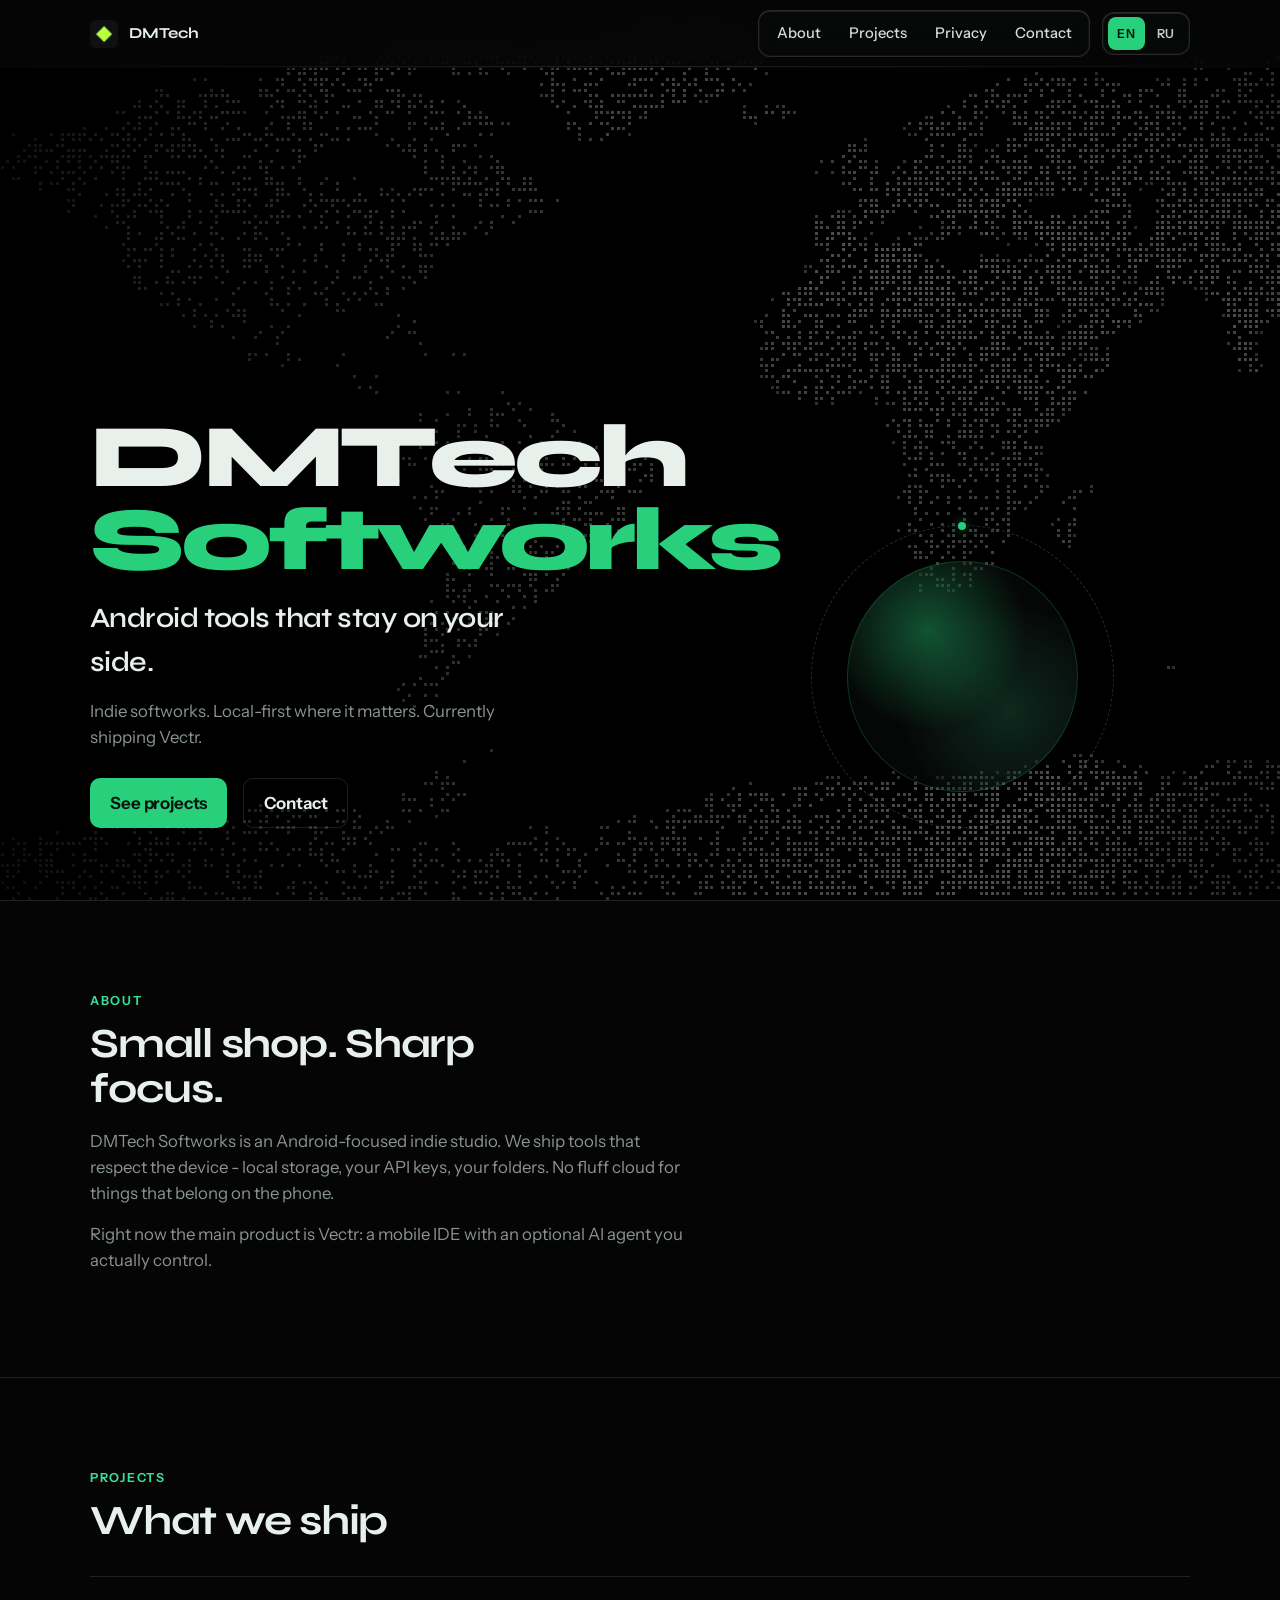
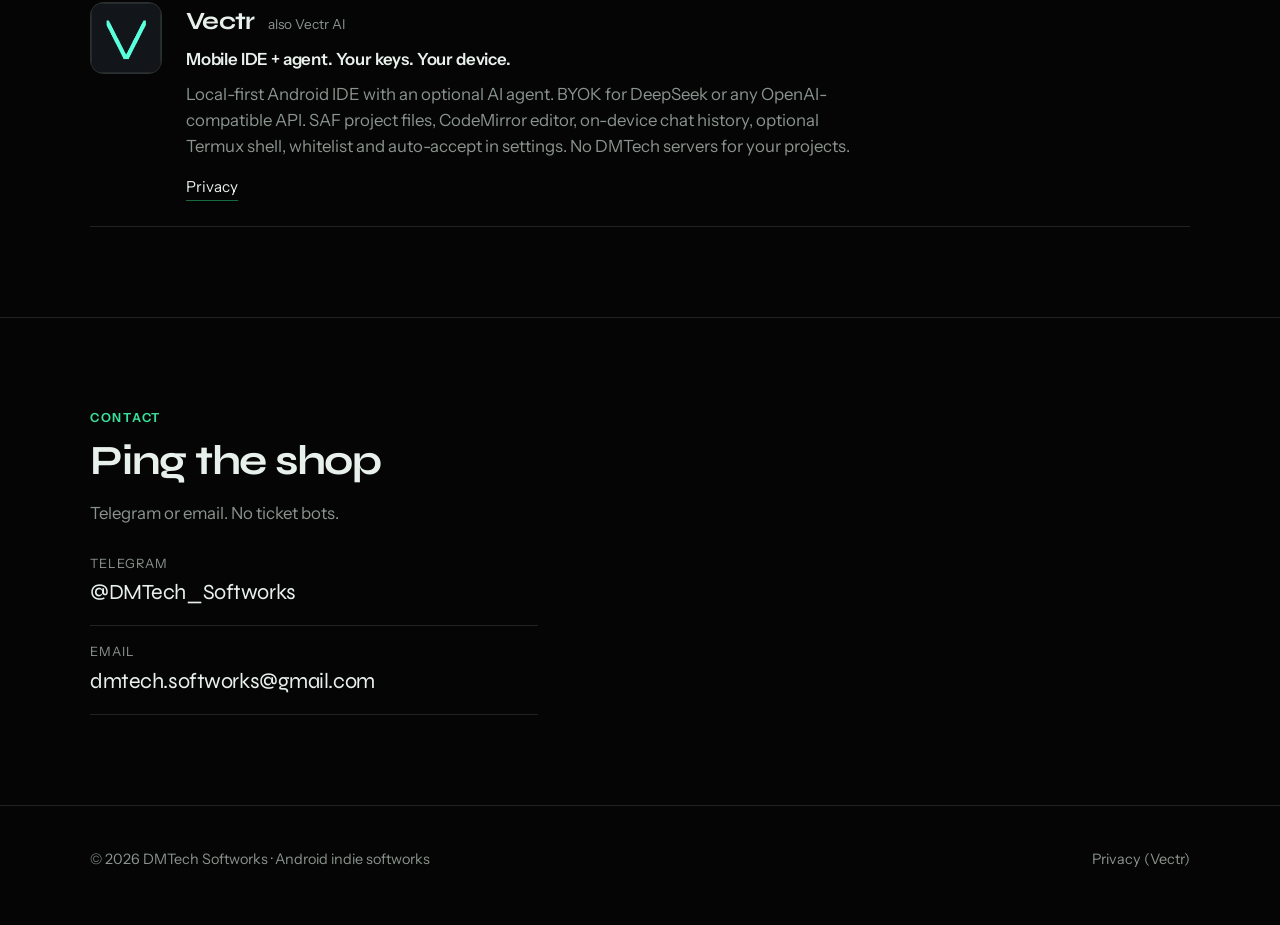
==== index.html @ 84d0624d "Add files via upload" ====
<!DOCTYPE html>
<html lang="en">
<head>
  <meta charset="utf-8" />
  <meta name="viewport" content="width=device-width, initial-scale=1" />
  <title>DMTech Softworks</title>
  <meta name="description" content="DMTech Softworks - Android indie softworks. Local-first tools. Currently shipping Vectr." />
  <meta name="theme-color" content="#0b0b0b" />
  <link rel="icon" href="logo/logo.png" type="image/png" />
  <link rel="preconnect" href="https://fonts.googleapis.com" />
  <link rel="preconnect" href="https://fonts.gstatic.com" crossorigin />
  <link href="https://fonts.googleapis.com/css2?family=Instrument+Sans:wght@400;500;600;700&family=Syne:wght@600;700;800&display=swap" rel="stylesheet" />
  <link rel="stylesheet" href="css/styles.css" />
</head>
<body>
  <canvas id="bg-canvas" class="bg-canvas" aria-hidden="true"></canvas>

  <div class="page">
    <header class="site-header">
      <div class="nav-inner">
        <a class="brand-mark" href="index.html">
          <img src="logo/logo.png" alt="" width="28" height="28" />
          <span>DMTech</span>
        </a>

        <button class="nav-toggle" type="button" data-nav-toggle aria-expanded="false" data-i18n-aria="nav.open">
          <span></span><span></span><span></span>
        </button>

        <div class="nav-panel" data-nav-panel>
          <ul class="nav-links">
            <li><a href="#about" data-i18n="nav.about">About</a></li>
            <li><a href="#projects" data-i18n="nav.projects">Projects</a></li>
            <li><a href="privacy/" data-i18n="nav.privacy">Privacy</a></li>
            <li><a href="#contact" data-i18n="nav.contact">Contact</a></li>
          </ul>
          <div class="lang-switch" role="group" data-i18n-aria="lang.label" aria-label="Language">
            <button type="button" data-lang-btn="en">EN</button>
            <button type="button" data-lang-btn="ru">RU</button>
          </div>
        </div>
      </div>
    </header>

    <main>
      <section class="hero">
        <div class="wrap hero-grid">
          <div>
            <h1 class="hero-brand">DMTech <span>Softworks</span></h1>
            <p class="hero-headline" data-i18n="hero.headline">Android tools that stay on your side.</p>
            <p class="hero-sub" data-i18n="hero.sub">Indie softworks. Local-first where it matters. Currently shipping Vectr.</p>
            <div class="cta-row">
              <a class="btn btn-primary" href="#projects" data-i18n="hero.ctaProjects">See projects</a>
              <a class="btn btn-ghost" href="#contact" data-i18n="hero.ctaContact">Contact</a>
            </div>
          </div>
          <div class="hero-visual" aria-hidden="true">
            <div class="hero-ring"></div>
            <div class="hero-orb"></div>
          </div>
        </div>
      </section>

      <section class="section" id="about">
        <div class="wrap reveal">
          <p class="eyebrow" data-i18n="about.eyebrow">About</p>
          <h2 data-i18n="about.title">Small shop. Sharp focus.</h2>
          <p class="lead" data-i18n="about.body">DMTech Softworks is an Android-focused indie studio. We ship tools that respect the device - local storage, your API keys, your folders. No fluff cloud for things that belong on the phone.</p>
          <p class="lead" data-i18n="about.body2">Right now the main product is Vectr: a mobile IDE with an optional AI agent you actually control.</p>
        </div>
      </section>

      <section class="section" id="projects">
        <div class="wrap reveal">
          <p class="eyebrow" data-i18n="projects.eyebrow">Projects</p>
          <h2 data-i18n="projects.title">What we ship</h2>
          <div class="project-list" data-projects></div>
        </div>
      </section>

      <section class="section" id="contact">
        <div class="wrap reveal">
          <p class="eyebrow" data-i18n="contact.eyebrow">Contact</p>
          <h2 data-i18n="contact.title">Ping the shop</h2>
          <p class="lead" data-i18n="contact.body">Telegram or email. No ticket bots.</p>
          <ul class="contact-list">
            <li>
              <a href="https://t.me/DMTech_Softworks" rel="noopener noreferrer" target="_blank">
                <span class="label" data-i18n="contact.telegram">Telegram</span>
                <span class="value">@DMTech_Softworks</span>
              </a>
            </li>
            <li>
              <a href="mailto:dmtech.softworks@gmail.com">
                <span class="label" data-i18n="contact.email">Email</span>
                <span class="value">dmtech.softworks@gmail.com</span>
              </a>
            </li>
          </ul>
        </div>
      </section>
    </main>

    <footer class="site-footer">
      <div class="wrap footer-inner">
        <p>© <span id="y"></span> DMTech Softworks · <span data-i18n="footer.tag">Android indie softworks</span></p>
        <div class="footer-links">
          <a href="privacy/" data-i18n="footer.privacy">Privacy (Vectr)</a>
        </div>
      </div>
    </footer>
  </div>

  <script>
    document.getElementById("y").textContent = new Date().getFullYear();
  </script>
  <script src="js/i18n.js"></script>
  <script src="js/bg.js?v=10"></script>
  <script src="js/main.js"></script>
</body>
</html>
---- css/styles.css ----
:root {
  --bg: #050505;
  --bg-elev: #121413;
  --ink: #e8f0ec;
  --muted: #8a948e;
  --line: rgba(232, 240, 236, 0.12);
  --accent: #28d07c;
  --accent-2: #39e09b;
  --accent-ink: #06140e;
  --accent-rgb: 40, 208, 124;
  --danger-soft: #ff6b6b;
  --font-display: "Syne", "Arial Narrow", sans-serif;
  --font-body: "Instrument Sans", "Segoe UI", sans-serif;
  --max: 1100px;
  --pad: clamp(1.25rem, 4vw, 2.5rem);
  --nav-h: 4.25rem;
}

*,
*::before,
*::after {
  box-sizing: border-box;
}

html {
  scroll-behavior: smooth;
}

body {
  margin: 0;
  min-height: 100vh;
  color: var(--ink);
  background: var(--bg);
  font-family: var(--font-body);
  font-size: 1.05rem;
  line-height: 1.55;
  -webkit-font-smoothing: antialiased;
  text-rendering: optimizeLegibility;
}

body.nav-open {
  overflow: hidden;
}

img {
  max-width: 100%;
  display: block;
}

a {
  color: var(--accent);
  text-decoration-thickness: 1px;
  text-underline-offset: 0.18em;
}

a:hover {
  color: var(--accent-2);
}

:focus-visible {
  outline: 2px solid var(--accent);
  outline-offset: 3px;
}

.lang-switch button:focus-visible,
.nav-toggle:focus-visible,
.btn:focus-visible {
  outline-offset: 2px;
}

.bg-canvas {
  position: fixed;
  inset: 0;
  width: 100%;
  height: 100%;
  z-index: 0;
  pointer-events: none;
}

.page {
  position: relative;
  z-index: 2;
}

.wrap {
  width: min(100% - var(--pad) * 2, var(--max));
  margin-inline: auto;
}

/* NAV */
.site-header {
  position: sticky;
  top: 0;
  z-index: 20;
  height: var(--nav-h);
  display: flex;
  align-items: center;
  backdrop-filter: blur(12px);
  background: rgba(7, 8, 9, 0.72);
  border-bottom: 1px solid transparent;
  transition: border-color 0.3s ease, background 0.3s ease;
}

.site-header::after {
  content: "";
  position: absolute;
  inset: auto 0 0;
  height: 1px;
  background: linear-gradient(90deg, transparent, var(--line), transparent);
}

.nav-inner {
  display: flex;
  align-items: center;
  justify-content: space-between;
  gap: 1rem;
  width: min(100% - var(--pad) * 2, var(--max));
  margin-inline: auto;
}

.brand-mark {
  display: inline-flex;
  align-items: center;
  gap: 0.7rem;
  color: var(--ink);
  text-decoration: none;
  font-family: var(--font-display);
  font-weight: 700;
  letter-spacing: -0.02em;
  font-size: 0.95rem;
}

.brand-mark img {
  width: 28px;
  height: 28px;
  border-radius: 6px;
}

.brand-mark:hover {
  color: var(--accent);
}

.nav-panel {
  display: flex;
  align-items: center;
  gap: 0.75rem;
}

/* Liquid glass pills: links + lang */
.nav-links,
.lang-switch {
  isolation: isolate;
  background: rgba(8, 10, 9, 0.82);
  border: 1px solid rgba(238, 242, 236, 0.14);
  box-shadow:
    inset 0 1px 0 rgba(255, 255, 255, 0.07),
    inset 0 0 0 1px rgba(var(--accent-rgb), 0.05);
  -webkit-backdrop-filter: blur(16px) saturate(1.25);
  backdrop-filter: blur(16px) saturate(1.25);
}

@supports not ((backdrop-filter: blur(1px)) or (-webkit-backdrop-filter: blur(1px))) {
  .nav-links,
  .lang-switch,
  .nav-panel {
    background: rgba(7, 8, 9, 0.96);
  }
}

.nav-links {
  display: flex;
  align-items: center;
  gap: 0.35rem;
  list-style: none;
  margin: 0;
  padding: 0.28rem 0.4rem;
  border-radius: 12px;
}

.nav-links a {
  display: block;
  color: #d4dbd0;
  text-decoration: none;
  font-size: 0.92rem;
  font-weight: 500;
  padding: 0.4rem 0.7rem;
  border-radius: 8px;
  transition: color 0.2s ease, background 0.2s ease;
}

.nav-links a:hover {
  color: var(--ink);
  background: rgba(var(--accent-rgb), 0.1);
}

.lang-switch {
  display: inline-flex;
  align-items: center;
  gap: 0.15rem;
  border-radius: 12px;
  padding: 0.28rem;
}

.lang-switch button {
  appearance: none;
  border: 0;
  background: transparent;
  color: #c5cdc2;
  font: inherit;
  font-size: 0.78rem;
  font-weight: 600;
  letter-spacing: 0.04em;
  padding: 0.4rem 0.6rem;
  border-radius: 8px;
  cursor: pointer;
  transition: background 0.2s ease, color 0.2s ease;
}

.lang-switch button.is-active {
  background: var(--accent);
  color: var(--accent-ink);
}

.nav-toggle {
  display: none;
  width: 42px;
  height: 42px;
  border: 1px solid var(--line);
  border-radius: 8px;
  background: rgba(14, 17, 16, 0.8);
  color: var(--ink);
  cursor: pointer;
}

.nav-toggle span {
  display: block;
  width: 18px;
  height: 1.5px;
  margin: 4px auto;
  background: currentColor;
}

/* HERO */
.hero {
  min-height: calc(100svh - var(--nav-h));
  display: grid;
  align-items: end;
  padding: clamp(2rem, 6vh, 4rem) 0 clamp(3rem, 8vh, 5rem);
}

.hero-grid {
  display: grid;
  gap: 2rem;
  align-items: end;
}

.hero-brand {
  margin: 0 0 1rem;
  font-family: var(--font-display);
  font-weight: 800;
  font-size: clamp(2.8rem, 9vw, 5.6rem);
  line-height: 0.92;
  letter-spacing: -0.045em;
  max-width: 12ch;
}

.hero-brand span {
  display: block;
  color: var(--accent);
}

.hero-headline {
  margin: 0 0 0.85rem;
  font-family: var(--font-display);
  font-weight: 600;
  font-size: clamp(1.25rem, 2.6vw, 1.75rem);
  letter-spacing: -0.02em;
  max-width: 22ch;
}

.hero-sub {
  margin: 0 0 1.75rem;
  color: var(--muted);
  max-width: 38ch;
  font-size: 1.05rem;
}

.cta-row {
  display: flex;
  flex-wrap: wrap;
  gap: 0.75rem 1rem;
  align-items: center;
}

.btn {
  display: inline-flex;
  align-items: center;
  justify-content: center;
  gap: 0.45rem;
  min-height: 2.85rem;
  padding: 0.7rem 1.2rem;
  border-radius: 10px;
  border: 1px solid transparent;
  font: inherit;
  font-weight: 650;
  letter-spacing: -0.01em;
  text-decoration: none;
  cursor: pointer;
  transition: transform 0.2s ease, background 0.2s ease, color 0.2s ease, border-color 0.2s ease;
}

.btn:active {
  transform: translateY(1px);
}

.btn-primary {
  background: var(--accent);
  color: var(--accent-ink);
}

.btn-primary:hover {
  background: var(--accent-2);
  color: var(--accent-ink);
}

.btn-ghost {
  background: transparent;
  color: var(--ink);
  border-color: var(--line);
}

.btn-ghost:hover {
  border-color: rgba(var(--accent-rgb), 0.5);
  color: var(--accent);
}

.hero-visual {
  pointer-events: none;
  justify-self: end;
  width: min(100%, 320px);
  aspect-ratio: 1;
  position: relative;
}

.hero-orb {
  position: absolute;
  inset: 12%;
  border-radius: 50%;
  background:
    radial-gradient(circle at 35% 30%, rgba(var(--accent-rgb), 0.38), transparent 45%),
    radial-gradient(circle at 70% 65%, rgba(57, 224, 155, 0.16), transparent 50%),
    rgba(14, 17, 16, 0.4);
  border: 1px solid rgba(var(--accent-rgb), 0.22);
  animation: orb-breathe 7s ease-in-out infinite;
}

.hero-ring {
  position: absolute;
  inset: 0;
  border-radius: 50%;
  border: 1px dashed rgba(238, 242, 236, 0.18);
  animation: spin-slow 48s linear infinite;
}

.hero-ring::before {
  content: "";
  position: absolute;
  top: -4px;
  left: 50%;
  width: 8px;
  height: 8px;
  margin-left: -4px;
  border-radius: 50%;
  background: var(--accent);
  box-shadow: 0 0 12px rgba(var(--accent-rgb), 0.55);
}

@keyframes orb-breathe {
  0%, 100% { transform: scale(1); opacity: 0.9; }
  50% { transform: scale(1.04); opacity: 1; }
}

@keyframes spin-slow {
  to { transform: rotate(360deg); }
}

@media (prefers-reduced-motion: reduce) {
  .hero-orb,
  .hero-ring {
    animation: none;
  }
}

/* SECTIONS */
.section {
  padding: clamp(3.5rem, 10vh, 6rem) 0;
  border-top: 1px solid var(--line);
}

.eyebrow {
  margin: 0 0 0.65rem;
  color: var(--accent-2);
  font-size: 0.78rem;
  font-weight: 650;
  letter-spacing: 0.14em;
  text-transform: uppercase;
}

.section h2 {
  margin: 0 0 1rem;
  font-family: var(--font-display);
  font-size: clamp(1.8rem, 4vw, 2.6rem);
  letter-spacing: -0.03em;
  line-height: 1.1;
  max-width: 16ch;
}

.lead {
  margin: 0 0 0.9rem;
  color: var(--muted);
  max-width: 54ch;
}

.muted {
  color: var(--muted);
}

.reveal {
  opacity: 0;
  transform: translateY(18px);
  transition: opacity 0.7s ease, transform 0.7s ease;
}

.reveal.is-in {
  opacity: 1;
  transform: none;
}

@media (prefers-reduced-motion: reduce) {
  .reveal {
    opacity: 1;
    transform: none;
    transition: none;
  }
}

/* PROJECTS - editorial list, not card grid */
.project-list {
  display: grid;
  gap: 0;
  margin-top: 2rem;
}

.project {
  display: grid;
  grid-template-columns: auto 1fr;
  gap: 1.25rem 1.5rem;
  padding: 1.6rem 0;
  border-top: 1px solid var(--line);
  align-items: start;
}

.project:last-child {
  border-bottom: 1px solid var(--line);
}

.project-icon-wrap {
  width: 72px;
  height: 72px;
  border-radius: 14px;
  overflow: hidden;
  border: 1px solid var(--line);
  background: var(--bg-elev);
}

.project-icon {
  width: 100%;
  height: 100%;
  object-fit: cover;
}

.project-head {
  display: flex;
  flex-wrap: wrap;
  align-items: baseline;
  gap: 0.5rem 0.85rem;
  margin-bottom: 0.35rem;
}

.project-name {
  margin: 0;
  font-family: var(--font-display);
  font-size: 1.55rem;
  letter-spacing: -0.03em;
}

.project-aka {
  color: var(--muted);
  font-size: 0.85rem;
}

.project-tagline {
  margin: 0 0 0.55rem;
  font-weight: 600;
  letter-spacing: -0.01em;
}

.project-desc {
  margin: 0;
  color: var(--muted);
  max-width: 62ch;
}

.project-links {
  display: flex;
  flex-wrap: wrap;
  gap: 0.85rem 1.25rem;
  margin-top: 1rem;
}

.text-link {
  color: var(--ink);
  text-decoration: none;
  border-bottom: 1px solid rgba(var(--accent-rgb), 0.5);
  padding-bottom: 0.05rem;
  font-size: 0.95rem;
}

.text-link:hover {
  color: var(--accent);
  border-bottom-color: var(--accent);
}

/* CONTACT */
.contact-list {
  list-style: none;
  margin: 1.75rem 0 0;
  padding: 0;
  display: grid;
  gap: 1rem;
}

.contact-list a {
  display: grid;
  gap: 0.15rem;
  text-decoration: none;
  color: inherit;
  padding-bottom: 1rem;
  border-bottom: 1px solid var(--line);
  max-width: 28rem;
  transition: color 0.2s ease;
}

.contact-list a:hover {
  color: var(--accent);
}

.contact-list .label {
  color: var(--muted);
  font-size: 0.8rem;
  letter-spacing: 0.08em;
  text-transform: uppercase;
}

.contact-list .value {
  font-family: var(--font-display);
  font-size: 1.35rem;
  letter-spacing: -0.02em;
}

/* FOOTER */
.site-footer {
  border-top: 1px solid var(--line);
  padding: 1.75rem 0 2.5rem;
}

.footer-inner {
  display: flex;
  flex-wrap: wrap;
  gap: 0.75rem 1.5rem;
  justify-content: space-between;
  align-items: center;
  color: var(--muted);
  font-size: 0.9rem;
}

.footer-links {
  display: flex;
  gap: 1rem;
}

.footer-links a {
  color: var(--muted);
  text-decoration: none;
}

.footer-links a:hover {
  color: var(--accent);
}

/* PRIVACY */
.privacy-page {
  padding: clamp(2rem, 6vh, 3.5rem) 0 4rem;
}

.privacy-page h1 {
  margin: 0.5rem 0 0.5rem;
  font-family: var(--font-display);
  font-size: clamp(1.8rem, 4vw, 2.8rem);
  letter-spacing: -0.03em;
  line-height: 1.1;
}

.privacy-meta {
  color: var(--muted);
  margin: 0 0 2rem;
}

.policy-block h2 {
  margin: 2rem 0 0.75rem;
  font-family: var(--font-display);
  font-size: 1.2rem;
  letter-spacing: -0.02em;
  max-width: none;
}

.policy-block p,
.policy-block li {
  color: var(--muted);
  max-width: 68ch;
}

.policy-block ul {
  padding-left: 1.15rem;
  margin: 0.5rem 0 0;
}

.policy-block li {
  margin: 0.35rem 0;
}

.back-link {
  display: inline-flex;
  color: var(--muted);
  text-decoration: none;
  font-size: 0.92rem;
  margin-bottom: 1rem;
}

.back-link:hover {
  color: var(--accent);
}

/* RESPONSIVE */
@media (min-width: 880px) {
  .hero-grid {
    grid-template-columns: 1.2fr 0.8fr;
  }
}

@media (max-width: 820px) {
  .nav-toggle {
    display: inline-flex;
    align-items: center;
    justify-content: center;
    flex-direction: column;
  }

  /* Drawer = same frosted texture as .site-header toolbar */
  .nav-panel {
    position: fixed;
    top: var(--nav-h);
    left: 0;
    right: 0;
    z-index: 21;
    flex-direction: column;
    align-items: stretch;
    gap: 1rem;
    max-height: min(70vh, calc(100svh - var(--nav-h)));
    overflow: auto;
    padding: 0.85rem var(--pad) 1.15rem;
    background: rgba(7, 8, 9, 0.72);
    border: 0;
    border-bottom: 1px solid transparent;
    border-radius: 0;
    box-shadow: none;
    -webkit-backdrop-filter: blur(12px);
    backdrop-filter: blur(12px);
    transform: translateY(-6px);
    opacity: 0;
    pointer-events: none;
    transition: opacity 0.22s ease, transform 0.22s ease;
  }

  .nav-panel::after {
    content: "";
    position: absolute;
    inset: auto 0 0;
    height: 1px;
    background: linear-gradient(90deg, transparent, var(--line), transparent);
    pointer-events: none;
  }

  @supports not ((backdrop-filter: blur(1px)) or (-webkit-backdrop-filter: blur(1px))) {
    .nav-panel {
      background: rgba(7, 8, 9, 0.94);
    }
  }

  body.nav-open .nav-panel {
    opacity: 1;
    pointer-events: auto;
    transform: none;
  }

  body.nav-open .site-header {
    border-bottom-color: transparent;
  }

  .nav-links {
    flex-direction: column;
    align-items: stretch;
    gap: 0.15rem;
    padding: 0;
    background: transparent;
    border: 0;
    box-shadow: none;
    -webkit-backdrop-filter: none;
    backdrop-filter: none;
    isolation: auto;
  }

  .nav-links a {
    font-size: 1.15rem;
    font-family: var(--font-display);
    color: var(--ink);
    padding: 0.7rem 0.15rem;
    border-radius: 0;
    text-shadow: none;
  }

  .nav-links a:hover {
    background: transparent;
    color: var(--accent);
  }

  .lang-switch {
    align-self: flex-start;
    justify-content: flex-start;
  }

  .hero-visual {
    display: none;
  }

  .project {
    grid-template-columns: 1fr;
  }
}
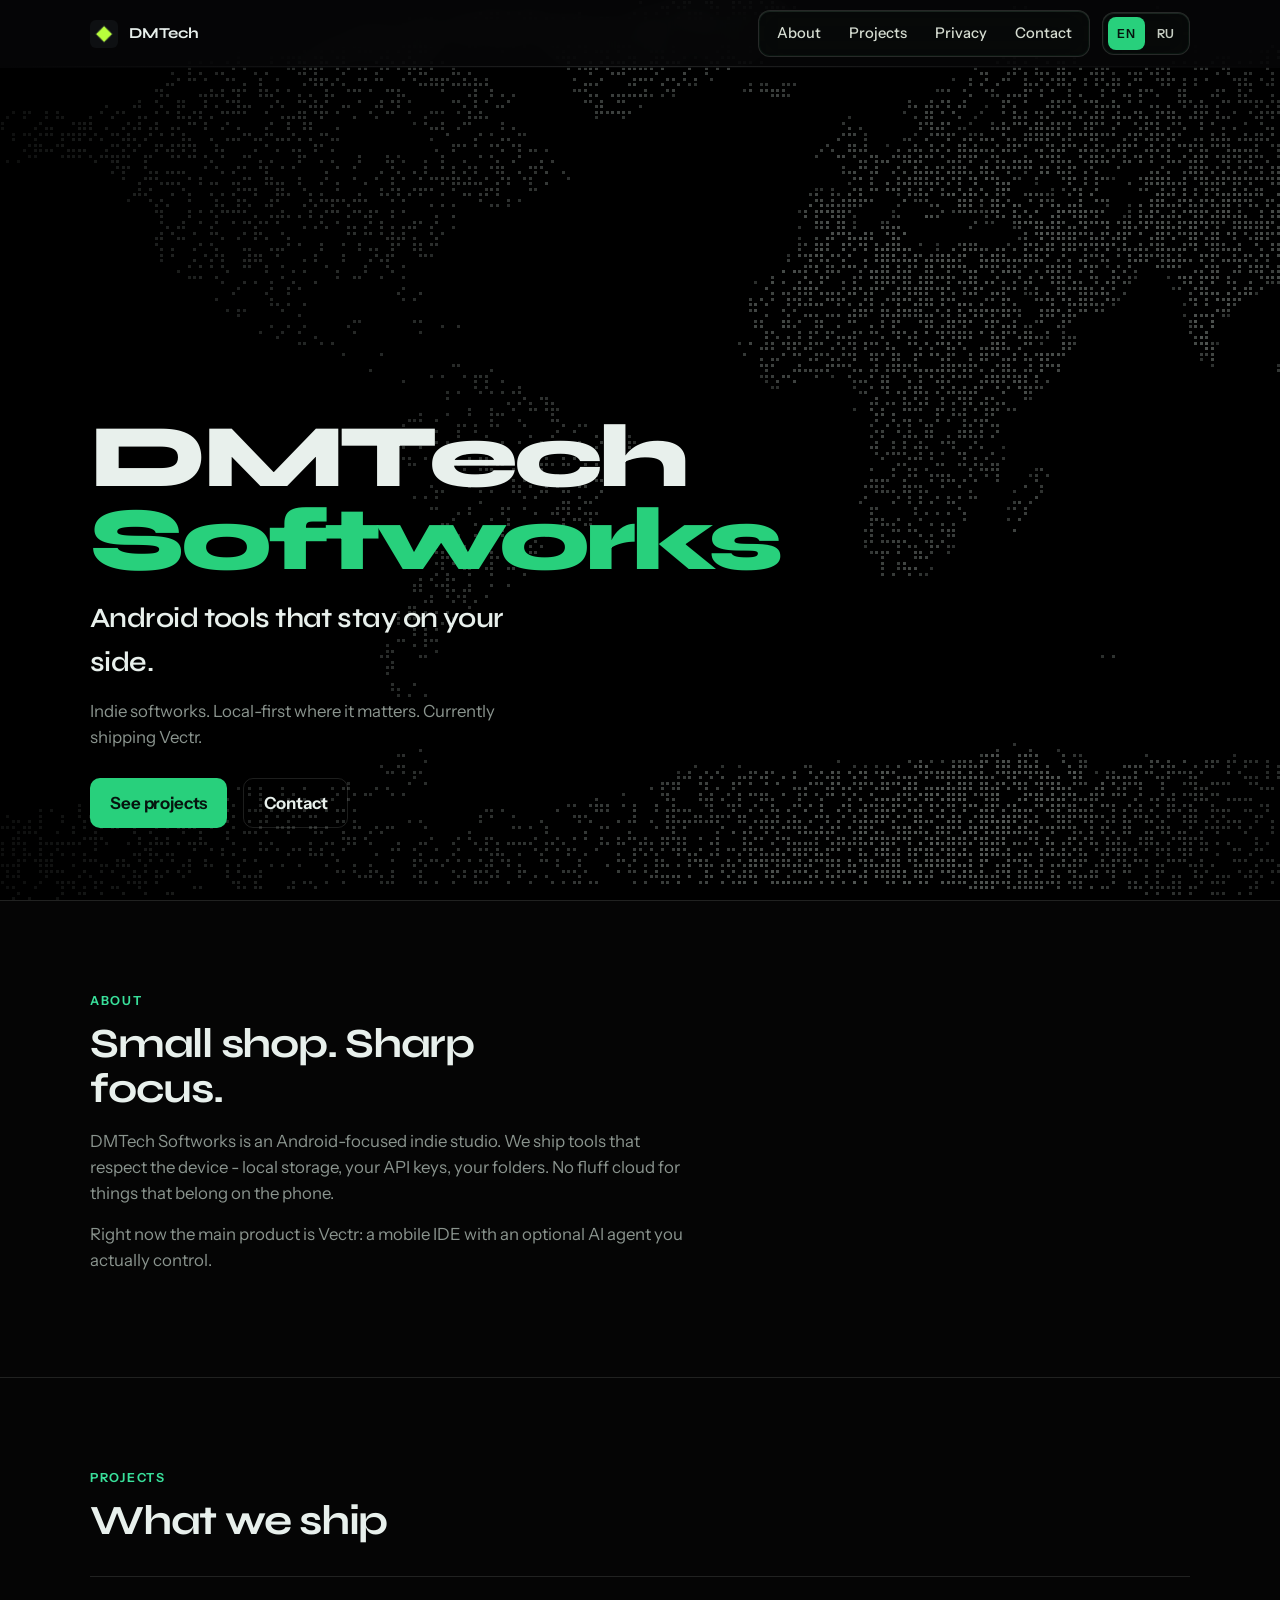
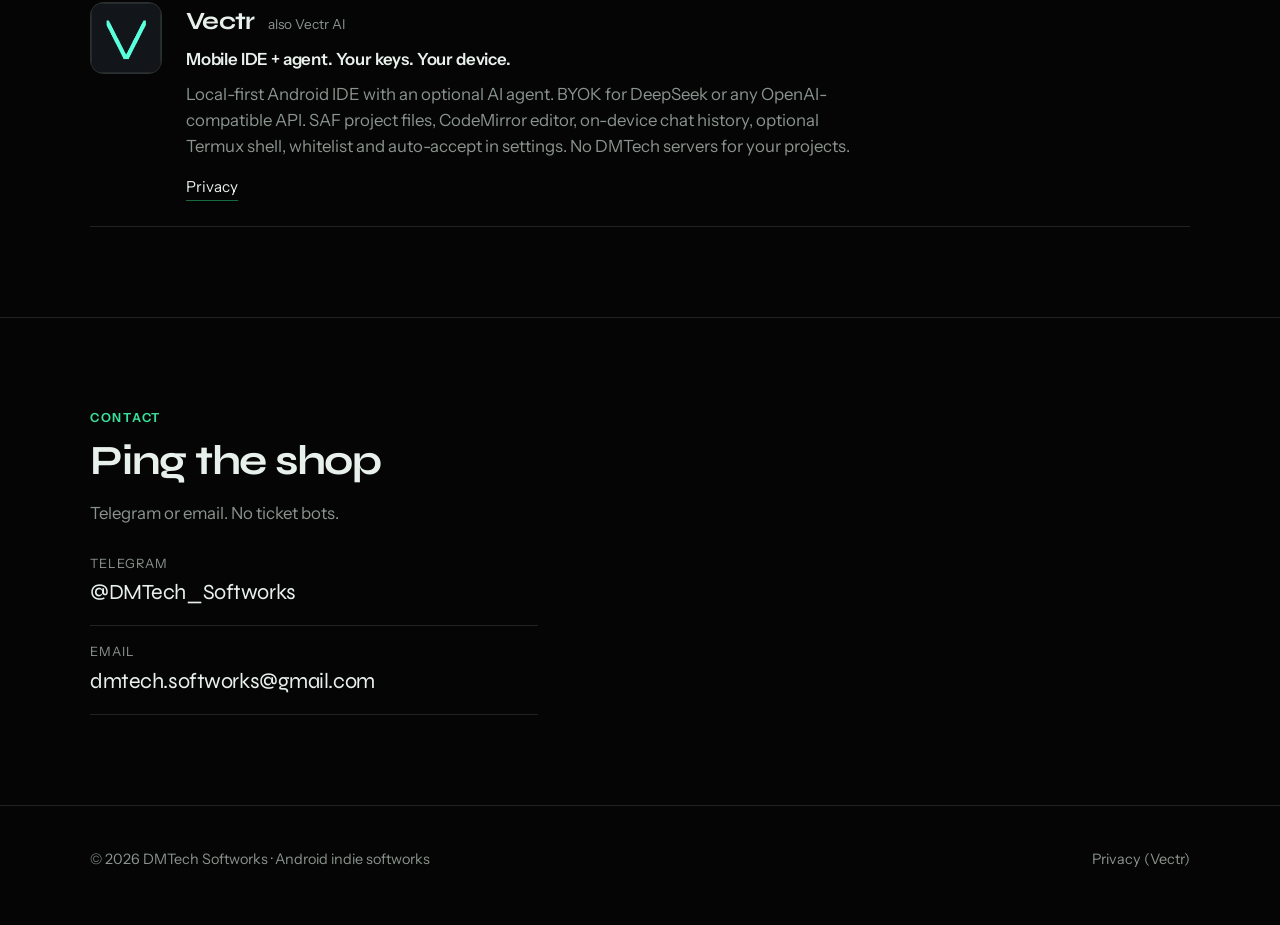
==== commit 14d27c33: "Add files via upload" ====
--- a/index.html
+++ b/index.html
@@ -53,10 +53,6 @@
               <a class="btn btn-primary" href="#projects" data-i18n="hero.ctaProjects">See projects</a>
               <a class="btn btn-ghost" href="#contact" data-i18n="hero.ctaContact">Contact</a>
             </div>
-          </div>
-          <div class="hero-visual" aria-hidden="true">
-            <div class="hero-ring"></div>
-            <div class="hero-orb"></div>
           </div>
         </div>
       </section>
--- a/css/styles.css
+++ b/css/styles.css
@@ -334,63 +334,6 @@
   color: var(--accent);
 }
 
-.hero-visual {
-  pointer-events: none;
-  justify-self: end;
-  width: min(100%, 320px);
-  aspect-ratio: 1;
-  position: relative;
-}
-
-.hero-orb {
-  position: absolute;
-  inset: 12%;
-  border-radius: 50%;
-  background:
-    radial-gradient(circle at 35% 30%, rgba(var(--accent-rgb), 0.38), transparent 45%),
-    radial-gradient(circle at 70% 65%, rgba(57, 224, 155, 0.16), transparent 50%),
-    rgba(14, 17, 16, 0.4);
-  border: 1px solid rgba(var(--accent-rgb), 0.22);
-  animation: orb-breathe 7s ease-in-out infinite;
-}
-
-.hero-ring {
-  position: absolute;
-  inset: 0;
-  border-radius: 50%;
-  border: 1px dashed rgba(238, 242, 236, 0.18);
-  animation: spin-slow 48s linear infinite;
-}
-
-.hero-ring::before {
-  content: "";
-  position: absolute;
-  top: -4px;
-  left: 50%;
-  width: 8px;
-  height: 8px;
-  margin-left: -4px;
-  border-radius: 50%;
-  background: var(--accent);
-  box-shadow: 0 0 12px rgba(var(--accent-rgb), 0.55);
-}
-
-@keyframes orb-breathe {
-  0%, 100% { transform: scale(1); opacity: 0.9; }
-  50% { transform: scale(1.04); opacity: 1; }
-}
-
-@keyframes spin-slow {
-  to { transform: rotate(360deg); }
-}
-
-@media (prefers-reduced-motion: reduce) {
-  .hero-orb,
-  .hero-ring {
-    animation: none;
-  }
-}
-
 /* SECTIONS */
 .section {
   padding: clamp(3.5rem, 10vh, 6rem) 0;
@@ -652,12 +595,6 @@
 }
 
 /* RESPONSIVE */
-@media (min-width: 880px) {
-  .hero-grid {
-    grid-template-columns: 1.2fr 0.8fr;
-  }
-}
-
 @media (max-width: 820px) {
   .nav-toggle {
     display: inline-flex;
@@ -749,10 +686,6 @@
     justify-content: flex-start;
   }
 
-  .hero-visual {
-    display: none;
-  }
-
   .project {
     grid-template-columns: 1fr;
   }
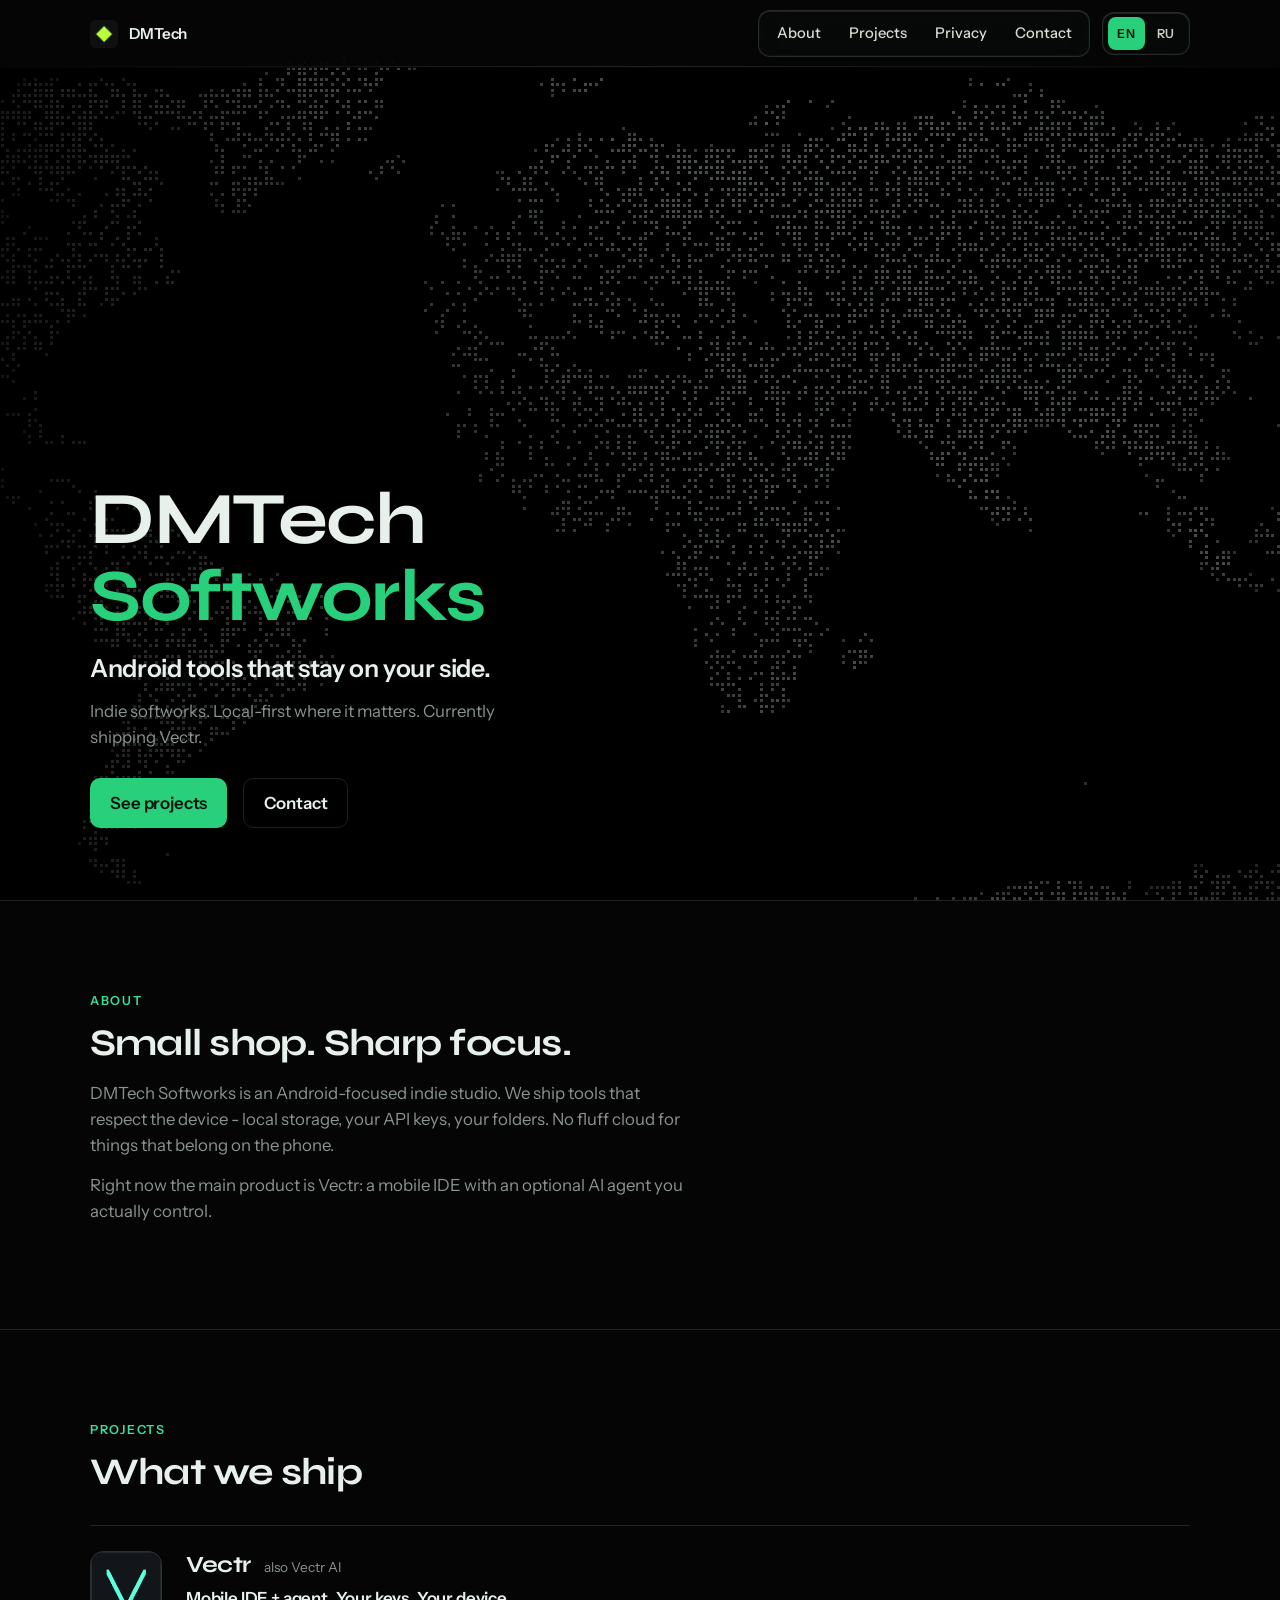
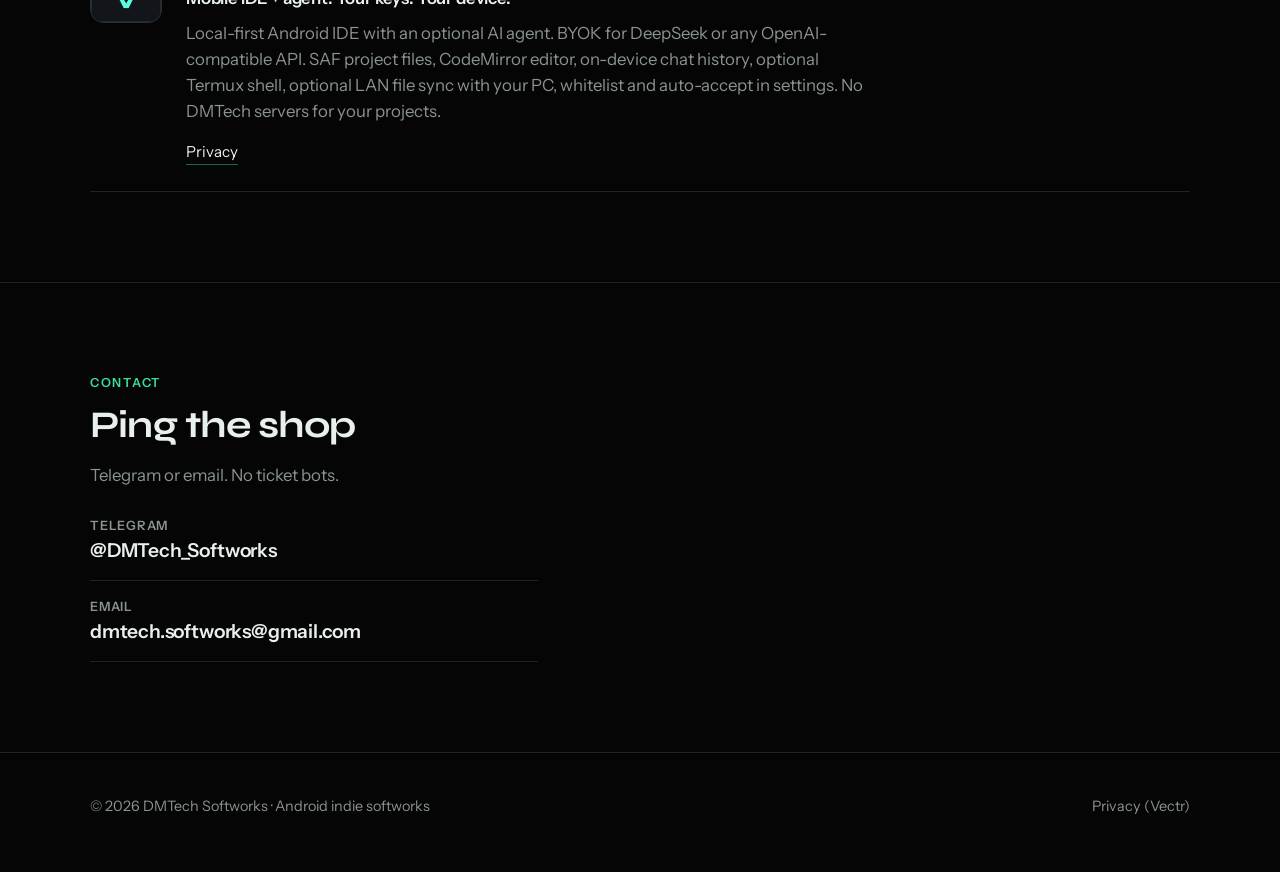
==== commit b622f6a5: "Update Privacy Policy" ====
--- a/index.html
+++ b/index.html
@@ -111,7 +111,7 @@
     document.getElementById("y").textContent = new Date().getFullYear();
   </script>
   <script src="js/i18n.js"></script>
-  <script src="js/bg.js?v=10"></script>
+  <script src="js/bg.js?v=11"></script>
   <script src="js/main.js"></script>
 </body>
 </html>
--- a/css/styles.css
+++ b/css/styles.css
@@ -1,692 +1,713 @@
-:root {
-  --bg: #050505;
-  --bg-elev: #121413;
-  --ink: #e8f0ec;
-  --muted: #8a948e;
-  --line: rgba(232, 240, 236, 0.12);
-  --accent: #28d07c;
-  --accent-2: #39e09b;
-  --accent-ink: #06140e;
-  --accent-rgb: 40, 208, 124;
-  --danger-soft: #ff6b6b;
-  --font-display: "Syne", "Arial Narrow", sans-serif;
-  --font-body: "Instrument Sans", "Segoe UI", sans-serif;
-  --max: 1100px;
-  --pad: clamp(1.25rem, 4vw, 2.5rem);
-  --nav-h: 4.25rem;
-}
-
-*,
-*::before,
-*::after {
-  box-sizing: border-box;
-}
-
-html {
-  scroll-behavior: smooth;
-}
-
-body {
-  margin: 0;
-  min-height: 100vh;
-  color: var(--ink);
-  background: var(--bg);
-  font-family: var(--font-body);
-  font-size: 1.05rem;
-  line-height: 1.55;
-  -webkit-font-smoothing: antialiased;
-  text-rendering: optimizeLegibility;
-}
-
-body.nav-open {
-  overflow: hidden;
-}
-
-img {
-  max-width: 100%;
-  display: block;
-}
-
-a {
-  color: var(--accent);
-  text-decoration-thickness: 1px;
-  text-underline-offset: 0.18em;
-}
-
-a:hover {
-  color: var(--accent-2);
-}
-
-:focus-visible {
-  outline: 2px solid var(--accent);
-  outline-offset: 3px;
-}
-
-.lang-switch button:focus-visible,
-.nav-toggle:focus-visible,
-.btn:focus-visible {
-  outline-offset: 2px;
-}
-
-.bg-canvas {
-  position: fixed;
-  inset: 0;
-  width: 100%;
-  height: 100%;
-  z-index: 0;
-  pointer-events: none;
-}
-
-.page {
-  position: relative;
-  z-index: 2;
-}
-
-.wrap {
-  width: min(100% - var(--pad) * 2, var(--max));
-  margin-inline: auto;
-}
-
-/* NAV */
-.site-header {
-  position: sticky;
-  top: 0;
-  z-index: 20;
-  height: var(--nav-h);
-  display: flex;
-  align-items: center;
-  backdrop-filter: blur(12px);
-  background: rgba(7, 8, 9, 0.72);
-  border-bottom: 1px solid transparent;
-  transition: border-color 0.3s ease, background 0.3s ease;
-}
-
-.site-header::after {
-  content: "";
-  position: absolute;
-  inset: auto 0 0;
-  height: 1px;
-  background: linear-gradient(90deg, transparent, var(--line), transparent);
-}
-
-.nav-inner {
-  display: flex;
-  align-items: center;
-  justify-content: space-between;
-  gap: 1rem;
-  width: min(100% - var(--pad) * 2, var(--max));
-  margin-inline: auto;
-}
-
-.brand-mark {
-  display: inline-flex;
-  align-items: center;
-  gap: 0.7rem;
-  color: var(--ink);
-  text-decoration: none;
-  font-family: var(--font-display);
-  font-weight: 700;
-  letter-spacing: -0.02em;
-  font-size: 0.95rem;
-}
-
-.brand-mark img {
-  width: 28px;
-  height: 28px;
-  border-radius: 6px;
-}
-
-.brand-mark:hover {
-  color: var(--accent);
-}
-
-.nav-panel {
-  display: flex;
-  align-items: center;
-  gap: 0.75rem;
-}
-
-/* Liquid glass pills: links + lang */
-.nav-links,
-.lang-switch {
-  isolation: isolate;
-  background: rgba(8, 10, 9, 0.82);
-  border: 1px solid rgba(238, 242, 236, 0.14);
-  box-shadow:
-    inset 0 1px 0 rgba(255, 255, 255, 0.07),
-    inset 0 0 0 1px rgba(var(--accent-rgb), 0.05);
-  -webkit-backdrop-filter: blur(16px) saturate(1.25);
-  backdrop-filter: blur(16px) saturate(1.25);
-}
-
-@supports not ((backdrop-filter: blur(1px)) or (-webkit-backdrop-filter: blur(1px))) {
-  .nav-links,
-  .lang-switch,
-  .nav-panel {
-    background: rgba(7, 8, 9, 0.96);
-  }
-}
-
-.nav-links {
-  display: flex;
-  align-items: center;
-  gap: 0.35rem;
-  list-style: none;
-  margin: 0;
-  padding: 0.28rem 0.4rem;
-  border-radius: 12px;
-}
-
-.nav-links a {
-  display: block;
-  color: #d4dbd0;
-  text-decoration: none;
-  font-size: 0.92rem;
-  font-weight: 500;
-  padding: 0.4rem 0.7rem;
-  border-radius: 8px;
-  transition: color 0.2s ease, background 0.2s ease;
-}
-
-.nav-links a:hover {
-  color: var(--ink);
-  background: rgba(var(--accent-rgb), 0.1);
-}
-
-.lang-switch {
-  display: inline-flex;
-  align-items: center;
-  gap: 0.15rem;
-  border-radius: 12px;
-  padding: 0.28rem;
-}
-
-.lang-switch button {
-  appearance: none;
-  border: 0;
-  background: transparent;
-  color: #c5cdc2;
-  font: inherit;
-  font-size: 0.78rem;
-  font-weight: 600;
-  letter-spacing: 0.04em;
-  padding: 0.4rem 0.6rem;
-  border-radius: 8px;
-  cursor: pointer;
-  transition: background 0.2s ease, color 0.2s ease;
-}
-
-.lang-switch button.is-active {
-  background: var(--accent);
-  color: var(--accent-ink);
-}
-
-.nav-toggle {
-  display: none;
-  width: 42px;
-  height: 42px;
-  border: 1px solid var(--line);
-  border-radius: 8px;
-  background: rgba(14, 17, 16, 0.8);
-  color: var(--ink);
-  cursor: pointer;
-}
-
-.nav-toggle span {
-  display: block;
-  width: 18px;
-  height: 1.5px;
-  margin: 4px auto;
-  background: currentColor;
-}
-
-/* HERO */
-.hero {
-  min-height: calc(100svh - var(--nav-h));
-  display: grid;
-  align-items: end;
-  padding: clamp(2rem, 6vh, 4rem) 0 clamp(3rem, 8vh, 5rem);
-}
-
-.hero-grid {
-  display: grid;
-  gap: 2rem;
-  align-items: end;
-}
-
-.hero-brand {
-  margin: 0 0 1rem;
-  font-family: var(--font-display);
-  font-weight: 800;
-  font-size: clamp(2.8rem, 9vw, 5.6rem);
-  line-height: 0.92;
-  letter-spacing: -0.045em;
-  max-width: 12ch;
-}
-
-.hero-brand span {
-  display: block;
-  color: var(--accent);
-}
-
-.hero-headline {
-  margin: 0 0 0.85rem;
-  font-family: var(--font-display);
-  font-weight: 600;
-  font-size: clamp(1.25rem, 2.6vw, 1.75rem);
-  letter-spacing: -0.02em;
-  max-width: 22ch;
-}
-
-.hero-sub {
-  margin: 0 0 1.75rem;
-  color: var(--muted);
-  max-width: 38ch;
-  font-size: 1.05rem;
-}
-
-.cta-row {
-  display: flex;
-  flex-wrap: wrap;
-  gap: 0.75rem 1rem;
-  align-items: center;
-}
-
-.btn {
-  display: inline-flex;
-  align-items: center;
-  justify-content: center;
-  gap: 0.45rem;
-  min-height: 2.85rem;
-  padding: 0.7rem 1.2rem;
-  border-radius: 10px;
-  border: 1px solid transparent;
-  font: inherit;
-  font-weight: 650;
-  letter-spacing: -0.01em;
-  text-decoration: none;
-  cursor: pointer;
-  transition: transform 0.2s ease, background 0.2s ease, color 0.2s ease, border-color 0.2s ease;
-}
-
-.btn:active {
-  transform: translateY(1px);
-}
-
-.btn-primary {
-  background: var(--accent);
-  color: var(--accent-ink);
-}
-
-.btn-primary:hover {
-  background: var(--accent-2);
-  color: var(--accent-ink);
-}
-
-.btn-ghost {
-  background: transparent;
-  color: var(--ink);
-  border-color: var(--line);
-}
-
-.btn-ghost:hover {
-  border-color: rgba(var(--accent-rgb), 0.5);
-  color: var(--accent);
-}
-
-/* SECTIONS */
-.section {
-  padding: clamp(3.5rem, 10vh, 6rem) 0;
-  border-top: 1px solid var(--line);
-}
-
-.eyebrow {
-  margin: 0 0 0.65rem;
-  color: var(--accent-2);
-  font-size: 0.78rem;
-  font-weight: 650;
-  letter-spacing: 0.14em;
-  text-transform: uppercase;
-}
-
-.section h2 {
-  margin: 0 0 1rem;
-  font-family: var(--font-display);
-  font-size: clamp(1.8rem, 4vw, 2.6rem);
-  letter-spacing: -0.03em;
-  line-height: 1.1;
-  max-width: 16ch;
-}
-
-.lead {
-  margin: 0 0 0.9rem;
-  color: var(--muted);
-  max-width: 54ch;
-}
-
-.muted {
-  color: var(--muted);
-}
-
-.reveal {
-  opacity: 0;
-  transform: translateY(18px);
-  transition: opacity 0.7s ease, transform 0.7s ease;
-}
-
-.reveal.is-in {
-  opacity: 1;
-  transform: none;
-}
-
-@media (prefers-reduced-motion: reduce) {
-  .reveal {
-    opacity: 1;
-    transform: none;
-    transition: none;
-  }
-}
-
-/* PROJECTS - editorial list, not card grid */
-.project-list {
-  display: grid;
-  gap: 0;
-  margin-top: 2rem;
-}
-
-.project {
-  display: grid;
-  grid-template-columns: auto 1fr;
-  gap: 1.25rem 1.5rem;
-  padding: 1.6rem 0;
-  border-top: 1px solid var(--line);
-  align-items: start;
-}
-
-.project:last-child {
-  border-bottom: 1px solid var(--line);
-}
-
-.project-icon-wrap {
-  width: 72px;
-  height: 72px;
-  border-radius: 14px;
-  overflow: hidden;
-  border: 1px solid var(--line);
-  background: var(--bg-elev);
-}
-
-.project-icon {
-  width: 100%;
-  height: 100%;
-  object-fit: cover;
-}
-
-.project-head {
-  display: flex;
-  flex-wrap: wrap;
-  align-items: baseline;
-  gap: 0.5rem 0.85rem;
-  margin-bottom: 0.35rem;
-}
-
-.project-name {
-  margin: 0;
-  font-family: var(--font-display);
-  font-size: 1.55rem;
-  letter-spacing: -0.03em;
-}
-
-.project-aka {
-  color: var(--muted);
-  font-size: 0.85rem;
-}
-
-.project-tagline {
-  margin: 0 0 0.55rem;
-  font-weight: 600;
-  letter-spacing: -0.01em;
-}
-
-.project-desc {
-  margin: 0;
-  color: var(--muted);
-  max-width: 62ch;
-}
-
-.project-links {
-  display: flex;
-  flex-wrap: wrap;
-  gap: 0.85rem 1.25rem;
-  margin-top: 1rem;
-}
-
-.text-link {
-  color: var(--ink);
-  text-decoration: none;
-  border-bottom: 1px solid rgba(var(--accent-rgb), 0.5);
-  padding-bottom: 0.05rem;
-  font-size: 0.95rem;
-}
-
-.text-link:hover {
-  color: var(--accent);
-  border-bottom-color: var(--accent);
-}
-
-/* CONTACT */
-.contact-list {
-  list-style: none;
-  margin: 1.75rem 0 0;
-  padding: 0;
-  display: grid;
-  gap: 1rem;
-}
-
-.contact-list a {
-  display: grid;
-  gap: 0.15rem;
-  text-decoration: none;
-  color: inherit;
-  padding-bottom: 1rem;
-  border-bottom: 1px solid var(--line);
-  max-width: 28rem;
-  transition: color 0.2s ease;
-}
-
-.contact-list a:hover {
-  color: var(--accent);
-}
-
-.contact-list .label {
-  color: var(--muted);
-  font-size: 0.8rem;
-  letter-spacing: 0.08em;
-  text-transform: uppercase;
-}
-
-.contact-list .value {
-  font-family: var(--font-display);
-  font-size: 1.35rem;
-  letter-spacing: -0.02em;
-}
-
-/* FOOTER */
-.site-footer {
-  border-top: 1px solid var(--line);
-  padding: 1.75rem 0 2.5rem;
-}
-
-.footer-inner {
-  display: flex;
-  flex-wrap: wrap;
-  gap: 0.75rem 1.5rem;
-  justify-content: space-between;
-  align-items: center;
-  color: var(--muted);
-  font-size: 0.9rem;
-}
-
-.footer-links {
-  display: flex;
-  gap: 1rem;
-}
-
-.footer-links a {
-  color: var(--muted);
-  text-decoration: none;
-}
-
-.footer-links a:hover {
-  color: var(--accent);
-}
-
-/* PRIVACY */
-.privacy-page {
-  padding: clamp(2rem, 6vh, 3.5rem) 0 4rem;
-}
-
-.privacy-page h1 {
-  margin: 0.5rem 0 0.5rem;
-  font-family: var(--font-display);
-  font-size: clamp(1.8rem, 4vw, 2.8rem);
-  letter-spacing: -0.03em;
-  line-height: 1.1;
-}
-
-.privacy-meta {
-  color: var(--muted);
-  margin: 0 0 2rem;
-}
-
-.policy-block h2 {
-  margin: 2rem 0 0.75rem;
-  font-family: var(--font-display);
-  font-size: 1.2rem;
-  letter-spacing: -0.02em;
-  max-width: none;
-}
-
-.policy-block p,
-.policy-block li {
-  color: var(--muted);
-  max-width: 68ch;
-}
-
-.policy-block ul {
-  padding-left: 1.15rem;
-  margin: 0.5rem 0 0;
-}
-
-.policy-block li {
-  margin: 0.35rem 0;
-}
-
-.back-link {
-  display: inline-flex;
-  color: var(--muted);
-  text-decoration: none;
-  font-size: 0.92rem;
-  margin-bottom: 1rem;
-}
-
-.back-link:hover {
-  color: var(--accent);
-}
-
-/* RESPONSIVE */
-@media (max-width: 820px) {
-  .nav-toggle {
-    display: inline-flex;
-    align-items: center;
-    justify-content: center;
-    flex-direction: column;
-  }
-
-  /* Drawer = same frosted texture as .site-header toolbar */
-  .nav-panel {
-    position: fixed;
-    top: var(--nav-h);
-    left: 0;
-    right: 0;
-    z-index: 21;
-    flex-direction: column;
-    align-items: stretch;
-    gap: 1rem;
-    max-height: min(70vh, calc(100svh - var(--nav-h)));
-    overflow: auto;
-    padding: 0.85rem var(--pad) 1.15rem;
-    background: rgba(7, 8, 9, 0.72);
-    border: 0;
-    border-bottom: 1px solid transparent;
-    border-radius: 0;
-    box-shadow: none;
-    -webkit-backdrop-filter: blur(12px);
-    backdrop-filter: blur(12px);
-    transform: translateY(-6px);
-    opacity: 0;
-    pointer-events: none;
-    transition: opacity 0.22s ease, transform 0.22s ease;
-  }
-
-  .nav-panel::after {
-    content: "";
-    position: absolute;
-    inset: auto 0 0;
-    height: 1px;
-    background: linear-gradient(90deg, transparent, var(--line), transparent);
-    pointer-events: none;
-  }
-
-  @supports not ((backdrop-filter: blur(1px)) or (-webkit-backdrop-filter: blur(1px))) {
-    .nav-panel {
-      background: rgba(7, 8, 9, 0.94);
-    }
-  }
-
-  body.nav-open .nav-panel {
-    opacity: 1;
-    pointer-events: auto;
-    transform: none;
-  }
-
-  body.nav-open .site-header {
-    border-bottom-color: transparent;
-  }
-
-  .nav-links {
-    flex-direction: column;
-    align-items: stretch;
-    gap: 0.15rem;
-    padding: 0;
-    background: transparent;
-    border: 0;
-    box-shadow: none;
-    -webkit-backdrop-filter: none;
-    backdrop-filter: none;
-    isolation: auto;
-  }
-
-  .nav-links a {
-    font-size: 1.15rem;
-    font-family: var(--font-display);
-    color: var(--ink);
-    padding: 0.7rem 0.15rem;
-    border-radius: 0;
-    text-shadow: none;
-  }
-
-  .nav-links a:hover {
-    background: transparent;
-    color: var(--accent);
-  }
-
-  .lang-switch {
-    align-self: flex-start;
-    justify-content: flex-start;
-  }
-
-  .project {
-    grid-template-columns: 1fr;
-  }
-}
+:root {
+  --bg: #050505;
+  --bg-elev: #121413;
+  --ink: #e8f0ec;
+  --muted: #8a948e;
+  --line: rgba(232, 240, 236, 0.12);
+  --accent: #28d07c;
+  --accent-2: #39e09b;
+  --accent-ink: #06140e;
+  --accent-rgb: 40, 208, 124;
+  --danger-soft: #ff6b6b;
+  /* без Arial Narrow - он и давал «приплюснутость» на фолбэке */
+  --font-display: "Syne", "Segoe UI", system-ui, sans-serif;
+  --font-body: "Instrument Sans", "Segoe UI", system-ui, sans-serif;
+  --max: 1100px;
+  --pad: clamp(1.25rem, 4vw, 2.5rem);
+  --nav-h: 4.25rem;
+}
+
+*,
+*::before,
+*::after {
+  box-sizing: border-box;
+}
+
+html {
+  scroll-behavior: smooth;
+}
+
+body {
+  margin: 0;
+  min-height: 100vh;
+  color: var(--ink);
+  background: var(--bg);
+  font-family: var(--font-body);
+  font-size: 1.05rem;
+  line-height: 1.55;
+  -webkit-font-smoothing: antialiased;
+  text-rendering: optimizeLegibility;
+}
+
+body.nav-open {
+  overflow: hidden;
+}
+
+img {
+  max-width: 100%;
+  display: block;
+}
+
+a {
+  color: var(--accent);
+  text-decoration-thickness: 1px;
+  text-underline-offset: 0.18em;
+}
+
+a:hover {
+  color: var(--accent-2);
+}
+
+:focus-visible {
+  outline: 2px solid var(--accent);
+  outline-offset: 3px;
+}
+
+.lang-switch button:focus-visible,
+.nav-toggle:focus-visible,
+.btn:focus-visible {
+  outline-offset: 2px;
+}
+
+.bg-canvas {
+  position: fixed;
+  inset: 0;
+  width: 100%;
+  height: 100%;
+  z-index: 0;
+  pointer-events: none;
+}
+
+.page {
+  position: relative;
+  z-index: 2;
+}
+
+.wrap {
+  width: min(100% - var(--pad) * 2, var(--max));
+  margin-inline: auto;
+}
+
+/* NAV */
+.site-header {
+  position: sticky;
+  top: 0;
+  z-index: 20;
+  height: var(--nav-h);
+  display: flex;
+  align-items: center;
+  backdrop-filter: blur(12px);
+  background: rgba(7, 8, 9, 0.72);
+  border-bottom: 1px solid transparent;
+  transition: border-color 0.3s ease, background 0.3s ease;
+}
+
+.site-header::after {
+  content: "";
+  position: absolute;
+  inset: auto 0 0;
+  height: 1px;
+  background: linear-gradient(90deg, transparent, var(--line), transparent);
+}
+
+.nav-inner {
+  display: flex;
+  align-items: center;
+  justify-content: space-between;
+  gap: 1rem;
+  width: min(100% - var(--pad) * 2, var(--max));
+  margin-inline: auto;
+}
+
+.brand-mark {
+  display: inline-flex;
+  align-items: center;
+  gap: 0.7rem;
+  color: var(--ink);
+  text-decoration: none;
+  font-family: var(--font-body);
+  font-weight: 600;
+  letter-spacing: -0.01em;
+  font-size: 0.95rem;
+}
+
+.brand-mark img {
+  width: 28px;
+  height: 28px;
+  border-radius: 6px;
+  object-fit: contain;
+  flex-shrink: 0;
+}
+
+.brand-mark:hover {
+  color: var(--accent);
+}
+
+.nav-panel {
+  display: flex;
+  align-items: center;
+  gap: 0.75rem;
+}
+
+/* Liquid glass pills: links + lang */
+.nav-links,
+.lang-switch {
+  isolation: isolate;
+  background: rgba(8, 10, 9, 0.82);
+  border: 1px solid rgba(238, 242, 236, 0.14);
+  box-shadow:
+    inset 0 1px 0 rgba(255, 255, 255, 0.07),
+    inset 0 0 0 1px rgba(var(--accent-rgb), 0.05);
+  -webkit-backdrop-filter: blur(16px) saturate(1.25);
+  backdrop-filter: blur(16px) saturate(1.25);
+}
+
+@supports not ((backdrop-filter: blur(1px)) or (-webkit-backdrop-filter: blur(1px))) {
+  .nav-links,
+  .lang-switch,
+  .nav-panel {
+    background: rgba(7, 8, 9, 0.96);
+  }
+}
+
+.nav-links {
+  display: flex;
+  align-items: center;
+  gap: 0.35rem;
+  list-style: none;
+  margin: 0;
+  padding: 0.28rem 0.4rem;
+  border-radius: 12px;
+}
+
+.nav-links a {
+  display: block;
+  color: #d4dbd0;
+  text-decoration: none;
+  font-size: 0.92rem;
+  font-weight: 500;
+  padding: 0.4rem 0.7rem;
+  border-radius: 8px;
+  transition: color 0.2s ease, background 0.2s ease;
+}
+
+.nav-links a:hover {
+  color: var(--ink);
+  background: rgba(var(--accent-rgb), 0.1);
+}
+
+.lang-switch {
+  display: inline-flex;
+  align-items: center;
+  gap: 0.15rem;
+  border-radius: 12px;
+  padding: 0.28rem;
+}
+
+.lang-switch button {
+  appearance: none;
+  border: 0;
+  background: transparent;
+  color: #c5cdc2;
+  font: inherit;
+  font-size: 0.78rem;
+  font-weight: 600;
+  letter-spacing: 0.04em;
+  padding: 0.4rem 0.6rem;
+  border-radius: 8px;
+  cursor: pointer;
+  transition: background 0.2s ease, color 0.2s ease;
+}
+
+.lang-switch button.is-active {
+  background: var(--accent);
+  color: var(--accent-ink);
+}
+
+.nav-toggle {
+  display: none;
+  width: 42px;
+  height: 42px;
+  border: 1px solid var(--line);
+  border-radius: 8px;
+  background: rgba(14, 17, 16, 0.8);
+  color: var(--ink);
+  cursor: pointer;
+}
+
+.nav-toggle span {
+  display: block;
+  width: 18px;
+  height: 1.5px;
+  margin: 4px auto;
+  background: currentColor;
+}
+
+/* HERO */
+.hero {
+  min-height: calc(100svh - var(--nav-h));
+  display: grid;
+  align-items: end;
+  padding: clamp(2rem, 6vh, 4rem) 0 clamp(3rem, 8vh, 5rem);
+}
+
+.hero-grid {
+  display: grid;
+  gap: 2rem;
+  align-items: end;
+}
+
+.hero-brand {
+  margin: 0 0 1rem;
+  font-family: var(--font-display);
+  font-weight: 700;
+  font-size: clamp(2.4rem, 7.5vw, 4.6rem);
+  line-height: 1.05;
+  letter-spacing: -0.02em;
+  max-width: 14ch;
+  font-stretch: normal;
+  font-synthesis: none;
+}
+
+.hero-brand span {
+  display: block;
+  color: var(--accent);
+}
+
+.hero-headline {
+  margin: 0 0 0.85rem;
+  font-family: var(--font-body);
+  font-weight: 600;
+  font-size: clamp(1.2rem, 2.4vw, 1.55rem);
+  letter-spacing: -0.015em;
+  line-height: 1.3;
+  max-width: 28ch;
+}
+
+.hero-sub {
+  margin: 0 0 1.75rem;
+  color: var(--muted);
+  max-width: 38ch;
+  font-size: 1.05rem;
+}
+
+.cta-row {
+  display: flex;
+  flex-wrap: wrap;
+  gap: 0.75rem 1rem;
+  align-items: center;
+}
+
+.btn {
+  display: inline-flex;
+  align-items: center;
+  justify-content: center;
+  gap: 0.45rem;
+  min-height: 2.85rem;
+  padding: 0.7rem 1.2rem;
+  border-radius: 10px;
+  border: 1px solid transparent;
+  font: inherit;
+  font-weight: 600;
+  letter-spacing: -0.01em;
+  text-decoration: none;
+  cursor: pointer;
+  transition: transform 0.2s ease, background 0.2s ease, color 0.2s ease, border-color 0.2s ease;
+}
+
+.btn:active {
+  transform: translateY(1px);
+}
+
+.btn-primary {
+  background: var(--accent);
+  color: var(--accent-ink);
+}
+
+.btn-primary:hover {
+  background: var(--accent-2);
+  color: var(--accent-ink);
+}
+
+.btn-ghost {
+  background: transparent;
+  color: var(--ink);
+  border-color: var(--line);
+}
+
+.btn-ghost:hover {
+  border-color: rgba(var(--accent-rgb), 0.5);
+  color: var(--accent);
+}
+
+/* SECTIONS */
+.section {
+  padding: clamp(3.5rem, 10vh, 6rem) 0;
+  border-top: 1px solid var(--line);
+}
+
+.eyebrow {
+  margin: 0 0 0.65rem;
+  color: var(--accent-2);
+  font-size: 0.78rem;
+  font-weight: 600;
+  letter-spacing: 0.14em;
+  text-transform: uppercase;
+}
+
+.section h2 {
+  margin: 0 0 1rem;
+  font-family: var(--font-display);
+  font-weight: 700;
+  font-size: clamp(1.7rem, 3.6vw, 2.35rem);
+  letter-spacing: -0.02em;
+  line-height: 1.15;
+  max-width: 18ch;
+  font-synthesis: none;
+}
+
+.lead {
+  margin: 0 0 0.9rem;
+  color: var(--muted);
+  max-width: 54ch;
+}
+
+.muted {
+  color: var(--muted);
+}
+
+.reveal {
+  opacity: 0;
+  transform: translateY(18px);
+  transition: opacity 0.7s ease, transform 0.7s ease;
+}
+
+.reveal.is-in {
+  opacity: 1;
+  transform: none;
+}
+
+@media (prefers-reduced-motion: reduce) {
+  .reveal {
+    opacity: 1;
+    transform: none;
+    transition: none;
+  }
+}
+
+/* PROJECTS - editorial list, not card grid */
+.project-list {
+  display: grid;
+  gap: 0;
+  margin-top: 2rem;
+}
+
+.project {
+  display: grid;
+  grid-template-columns: auto 1fr;
+  gap: 1.25rem 1.5rem;
+  padding: 1.6rem 0;
+  border-top: 1px solid var(--line);
+  align-items: start;
+}
+
+.project:last-child {
+  border-bottom: 1px solid var(--line);
+}
+
+.project-icon-wrap {
+  width: 72px;
+  height: 72px;
+  border-radius: 14px;
+  overflow: hidden;
+  border: 1px solid var(--line);
+  background: var(--bg-elev);
+}
+
+.project-icon {
+  width: 100%;
+  height: 100%;
+  object-fit: cover;
+}
+
+.project-head {
+  display: flex;
+  flex-wrap: wrap;
+  align-items: baseline;
+  gap: 0.5rem 0.85rem;
+  margin-bottom: 0.35rem;
+}
+
+.project-name {
+  margin: 0;
+  font-family: var(--font-display);
+  font-weight: 700;
+  font-size: 1.45rem;
+  letter-spacing: -0.02em;
+  line-height: 1.2;
+  font-synthesis: none;
+}
+
+.project-aka {
+  color: var(--muted);
+  font-size: 0.85rem;
+}
+
+.project-tagline {
+  margin: 0 0 0.55rem;
+  font-weight: 600;
+  letter-spacing: -0.01em;
+}
+
+.project-desc {
+  margin: 0;
+  color: var(--muted);
+  max-width: 62ch;
+}
+
+.project-links {
+  display: flex;
+  flex-wrap: wrap;
+  gap: 0.85rem 1.25rem;
+  margin-top: 1rem;
+}
+
+.text-link {
+  color: var(--ink);
+  text-decoration: none;
+  border-bottom: 1px solid rgba(var(--accent-rgb), 0.5);
+  padding-bottom: 0.05rem;
+  font-size: 0.95rem;
+}
+
+.text-link:hover {
+  color: var(--accent);
+  border-bottom-color: var(--accent);
+}
+
+/* CONTACT */
+.contact-list {
+  list-style: none;
+  margin: 1.75rem 0 0;
+  padding: 0;
+  display: grid;
+  gap: 1rem;
+}
+
+.contact-list a {
+  display: grid;
+  gap: 0.15rem;
+  text-decoration: none;
+  color: inherit;
+  padding-bottom: 1rem;
+  border-bottom: 1px solid var(--line);
+  max-width: 28rem;
+  transition: color 0.2s ease;
+}
+
+.contact-list a:hover {
+  color: var(--accent);
+}
+
+.contact-list .label {
+  color: var(--muted);
+  font-family: var(--font-body);
+  font-size: 0.8rem;
+  font-weight: 600;
+  letter-spacing: 0.06em;
+  text-transform: uppercase;
+}
+
+.contact-list .value {
+  font-family: var(--font-body);
+  font-weight: 600;
+  font-size: 1.2rem;
+  letter-spacing: -0.01em;
+  line-height: 1.35;
+  word-break: break-word;
+}
+
+/* FOOTER */
+.site-footer {
+  border-top: 1px solid var(--line);
+  padding: 1.75rem 0 2.5rem;
+}
+
+.footer-inner {
+  display: flex;
+  flex-wrap: wrap;
+  gap: 0.75rem 1.5rem;
+  justify-content: space-between;
+  align-items: center;
+  color: var(--muted);
+  font-size: 0.9rem;
+}
+
+.footer-links {
+  display: flex;
+  gap: 1rem;
+}
+
+.footer-links a {
+  color: var(--muted);
+  text-decoration: none;
+}
+
+.footer-links a:hover {
+  color: var(--accent);
+}
+
+/* PRIVACY */
+.privacy-page {
+  padding: clamp(2rem, 6vh, 3.5rem) 0 4rem;
+}
+
+.privacy-page h1 {
+  margin: 0.5rem 0 0.5rem;
+  font-family: var(--font-display);
+  font-weight: 700;
+  font-size: clamp(1.7rem, 3.6vw, 2.4rem);
+  letter-spacing: -0.02em;
+  line-height: 1.15;
+  font-synthesis: none;
+}
+
+.privacy-meta {
+  color: var(--muted);
+  margin: 0 0 2rem;
+}
+
+.policy-block h2 {
+  margin: 2rem 0 0.75rem;
+  font-family: var(--font-body);
+  font-weight: 600;
+  font-size: 1.1rem;
+  letter-spacing: -0.01em;
+  color: var(--ink);
+  max-width: none;
+}
+
+.policy-block p,
+.policy-block li {
+  color: var(--muted);
+  max-width: 68ch;
+}
+
+.policy-block ul {
+  padding-left: 1.15rem;
+  margin: 0.5rem 0 0;
+}
+
+.policy-block li {
+  margin: 0.35rem 0;
+}
+
+.back-link {
+  display: inline-flex;
+  color: var(--muted);
+  text-decoration: none;
+  font-size: 0.92rem;
+  margin-bottom: 1rem;
+}
+
+.back-link:hover {
+  color: var(--accent);
+}
+
+/* RESPONSIVE */
+@media (max-width: 820px) {
+  .nav-toggle {
+    display: inline-flex;
+    align-items: center;
+    justify-content: center;
+    flex-direction: column;
+  }
+
+  /* Drawer = same frosted texture as .site-header toolbar */
+  .nav-panel {
+    position: fixed;
+    top: var(--nav-h);
+    left: 0;
+    right: 0;
+    z-index: 21;
+    flex-direction: column;
+    align-items: stretch;
+    gap: 1rem;
+    max-height: min(70vh, calc(100svh - var(--nav-h)));
+    overflow: auto;
+    padding: 0.85rem var(--pad) 1.15rem;
+    background: rgba(7, 8, 9, 0.72);
+    border: 0;
+    border-bottom: 1px solid transparent;
+    border-radius: 0;
+    box-shadow: none;
+    -webkit-backdrop-filter: blur(12px);
+    backdrop-filter: blur(12px);
+    transform: translateY(-6px);
+    opacity: 0;
+    pointer-events: none;
+    transition: opacity 0.22s ease, transform 0.22s ease;
+  }
+
+  .nav-panel::after {
+    content: "";
+    position: absolute;
+    inset: auto 0 0;
+    height: 1px;
+    background: linear-gradient(90deg, transparent, var(--line), transparent);
+    pointer-events: none;
+  }
+
+  @supports not ((backdrop-filter: blur(1px)) or (-webkit-backdrop-filter: blur(1px))) {
+    .nav-panel {
+      background: rgba(7, 8, 9, 0.94);
+    }
+  }
+
+  body.nav-open .nav-panel {
+    opacity: 1;
+    pointer-events: auto;
+    transform: none;
+  }
+
+  body.nav-open .site-header {
+    border-bottom-color: transparent;
+  }
+
+  .nav-links {
+    flex-direction: column;
+    align-items: stretch;
+    gap: 0.15rem;
+    padding: 0;
+    background: transparent;
+    border: 0;
+    box-shadow: none;
+    -webkit-backdrop-filter: none;
+    backdrop-filter: none;
+    isolation: auto;
+  }
+
+  .nav-links a {
+    font-size: 1.1rem;
+    font-family: var(--font-body);
+    font-weight: 500;
+    color: var(--ink);
+    padding: 0.7rem 0.15rem;
+    border-radius: 0;
+    text-shadow: none;
+  }
+
+  .nav-links a:hover {
+    background: transparent;
+    color: var(--accent);
+  }
+
+  .lang-switch {
+    align-self: flex-start;
+    justify-content: flex-start;
+  }
+
+  .project {
+    grid-template-columns: 1fr;
+  }
+}
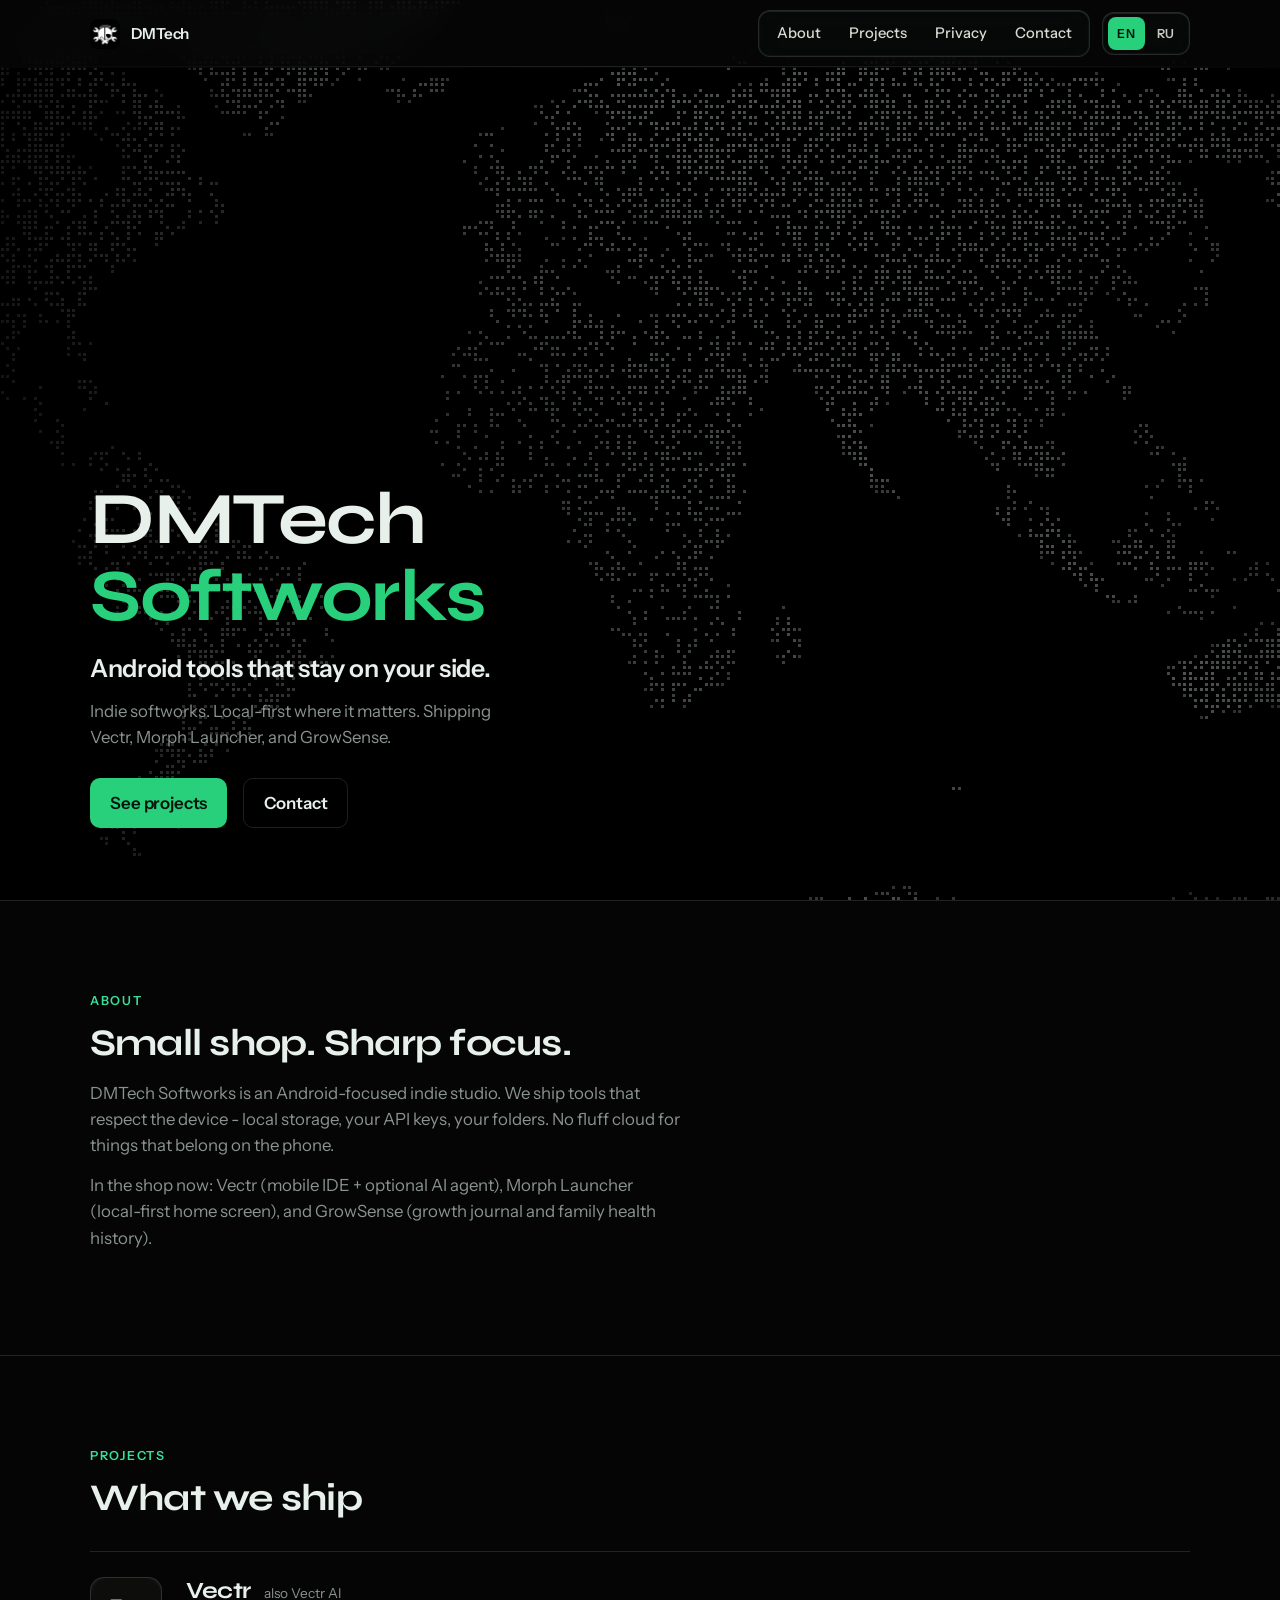
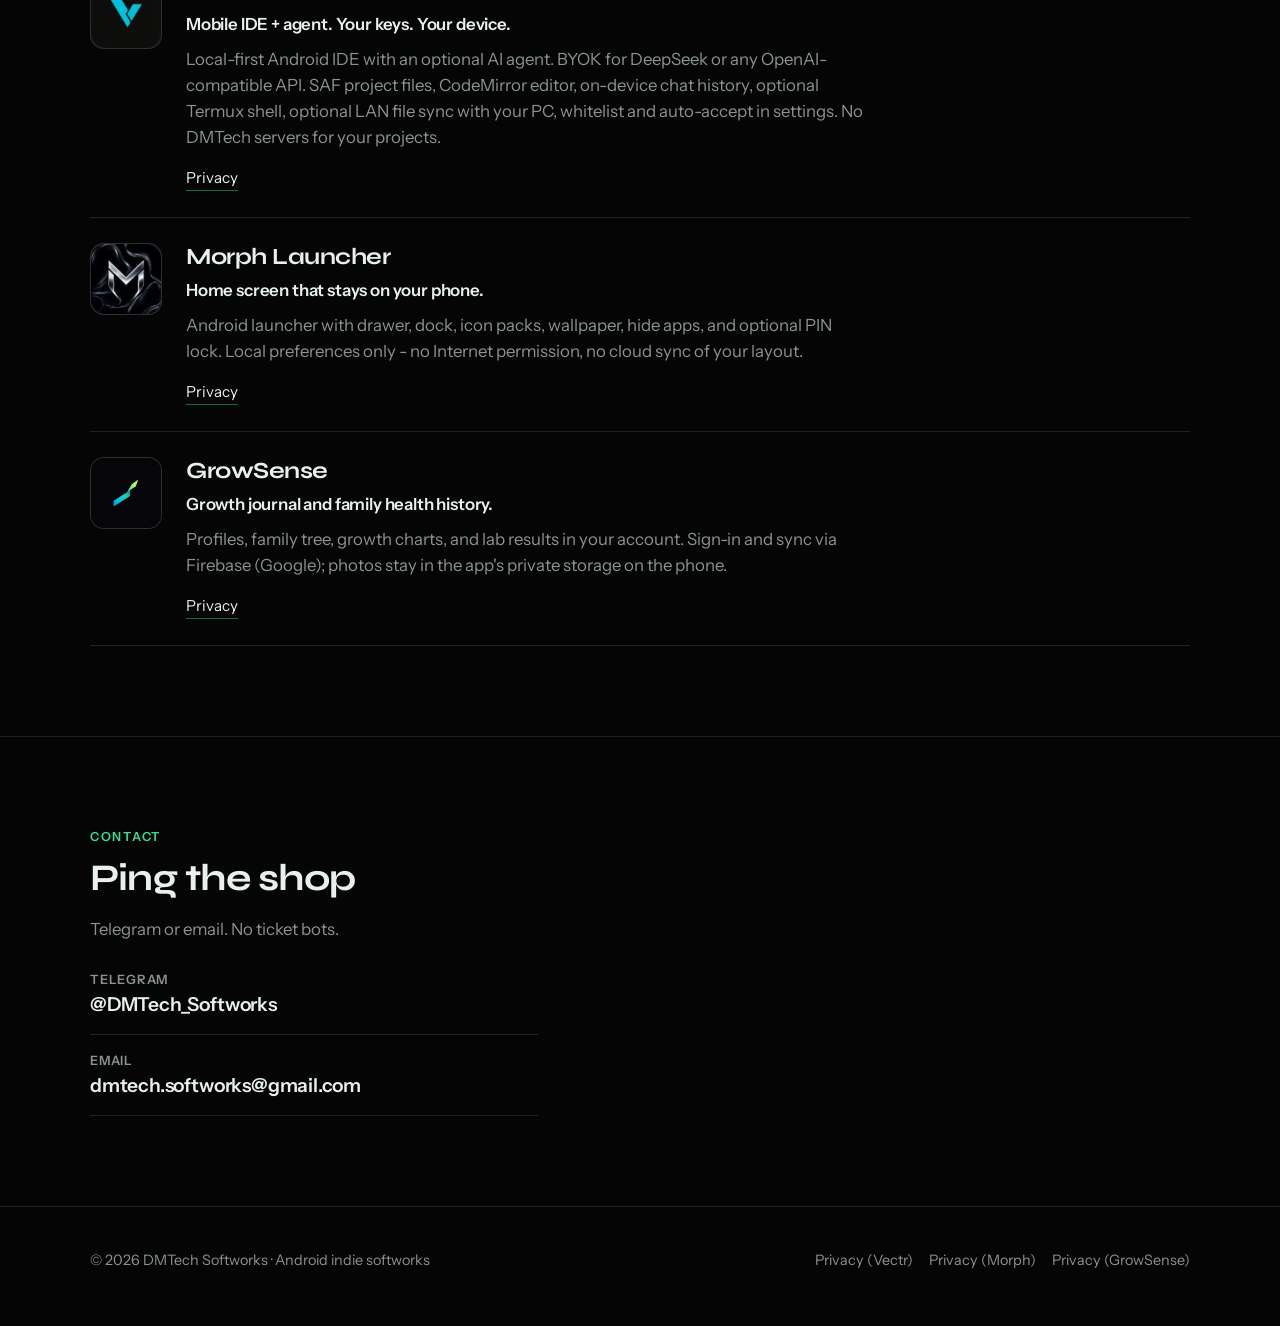
==== commit 83c04166: "Add files via upload" ====
--- a/index.html
+++ b/index.html
@@ -4,7 +4,7 @@
   <meta charset="utf-8" />
   <meta name="viewport" content="width=device-width, initial-scale=1" />
   <title>DMTech Softworks</title>
-  <meta name="description" content="DMTech Softworks - Android indie softworks. Local-first tools. Currently shipping Vectr." />
+  <meta name="description" content="DMTech Softworks - Android indie softworks. Local-first tools. Shipping Vectr and Morph Launcher." />
   <meta name="theme-color" content="#0b0b0b" />
   <link rel="icon" href="logo/logo.png" type="image/png" />
   <link rel="preconnect" href="https://fonts.googleapis.com" />
@@ -19,7 +19,7 @@
     <header class="site-header">
       <div class="nav-inner">
         <a class="brand-mark" href="index.html">
-          <img src="logo/logo.png" alt="" width="28" height="28" />
+          <img src="logo/logo.png" alt="" width="30" height="30" />
           <span>DMTech</span>
         </a>
 
@@ -48,7 +48,7 @@
           <div>
             <h1 class="hero-brand">DMTech <span>Softworks</span></h1>
             <p class="hero-headline" data-i18n="hero.headline">Android tools that stay on your side.</p>
-            <p class="hero-sub" data-i18n="hero.sub">Indie softworks. Local-first where it matters. Currently shipping Vectr.</p>
+            <p class="hero-sub" data-i18n="hero.sub">Indie softworks. Local-first where it matters. Shipping Vectr, Morph Launcher, and GrowSense.</p>
             <div class="cta-row">
               <a class="btn btn-primary" href="#projects" data-i18n="hero.ctaProjects">See projects</a>
               <a class="btn btn-ghost" href="#contact" data-i18n="hero.ctaContact">Contact</a>
@@ -62,7 +62,7 @@
           <p class="eyebrow" data-i18n="about.eyebrow">About</p>
           <h2 data-i18n="about.title">Small shop. Sharp focus.</h2>
           <p class="lead" data-i18n="about.body">DMTech Softworks is an Android-focused indie studio. We ship tools that respect the device - local storage, your API keys, your folders. No fluff cloud for things that belong on the phone.</p>
-          <p class="lead" data-i18n="about.body2">Right now the main product is Vectr: a mobile IDE with an optional AI agent you actually control.</p>
+          <p class="lead" data-i18n="about.body2">In the shop now: Vectr (mobile IDE + optional AI agent), Morph Launcher (local-first home screen), and GrowSense (growth journal and family health history).</p>
         </div>
       </section>
 
@@ -101,7 +101,9 @@
       <div class="wrap footer-inner">
         <p>© <span id="y"></span> DMTech Softworks · <span data-i18n="footer.tag">Android indie softworks</span></p>
         <div class="footer-links">
-          <a href="privacy/" data-i18n="footer.privacy">Privacy (Vectr)</a>
+          <a href="privacy/" data-i18n="footer.privacyVectr">Privacy (Vectr)</a>
+          <a href="privacy/morph-launcher/" data-i18n="footer.privacyMorph">Privacy (Morph)</a>
+          <a href="privacy/growsense/" data-i18n="footer.privacyGrow">Privacy (GrowSense)</a>
         </div>
       </div>
     </footer>
--- a/css/styles.css
+++ b/css/styles.css
@@ -132,10 +132,10 @@
 }
 
 .brand-mark img {
-  width: 28px;
-  height: 28px;
-  border-radius: 6px;
-  object-fit: contain;
+  width: 30px;
+  height: 30px;
+  border-radius: 8px;
+  object-fit: cover;
   flex-shrink: 0;
 }
 
